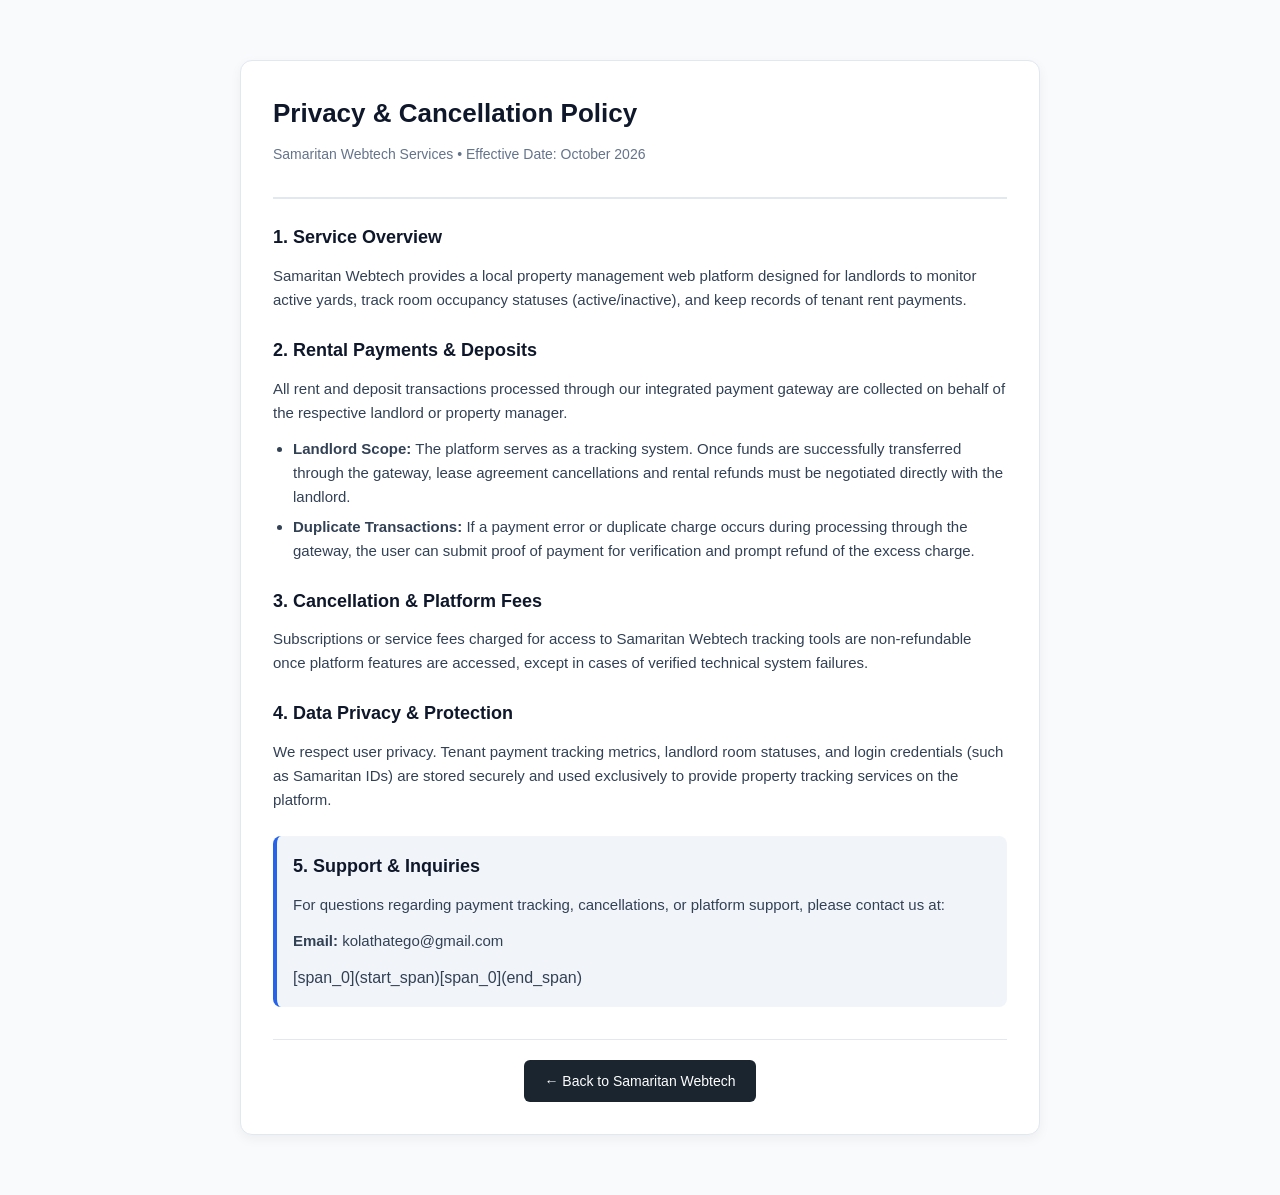
==== ​index.html @ 6be03403 "Create ​index.html" ====
<!DOCTYPE html>
<html lang="en">
<head>
    <meta charset="UTF-8">
    <meta name="viewport" content="width=device-width, initial-scale=1.0">
    <title>Privacy & Cancellation Policy - Samaritan Webtech</title>
    <style>
        :root {
            --primary-color: #1a252f;
            --accent-color: #2563eb;
            --bg-color: #f8fafc;
            --card-bg: #ffffff;
            --text-color: #334155;
            --heading-color: #0f172a;
            --border-color: #e2e8f0;
        }

        * {
            box-sizing: border-box;
            margin: 0;
            padding: 0;
        }

        body {
            font-family: -apple-system, BlinkMacSystemFont, "Segoe UI", Roboto, Helvetica, Arial, sans-serif;
            background-color: var(--bg-color);
            color: var(--text-color);
            line-height: 1.6;
            padding: 20px;
        }

        .container {
            max-width: 800px;
            margin: 40px auto;
            background: var(--card-bg);
            padding: 32px;
            border-radius: 12px;
            box-shadow: 0 4px 12px rgba(0, 0, 0, 0.05);
            border: 1px solid var(--border-color);
        }

        .header {
            border-bottom: 2px solid var(--border-color);
            padding-bottom: 20px;
            margin-bottom: 24px;
        }

        .header h1 {
            color: var(--heading-color);
            font-size: 26px;
            margin-bottom: 8px;
        }

        .header p {
            font-size: 14px;
            color: #64748b;
        }

        section {
            margin-bottom: 24px;
        }

        h2 {
            color: var(--heading-color);
            font-size: 18px;
            margin-bottom: 12px;
        }

        p {
            margin-bottom: 12px;
            font-size: 15px;
        }

        ul {
            margin-left: 20px;
            margin-bottom: 12px;
        }

        li {
            margin-bottom: 6px;
            font-size: 15px;
        }

        .contact-box {
            background-color: #f1f5f9;
            padding: 16px;
            border-radius: 8px;
            border-left: 4px solid var(--accent-color);
            margin-top: 24px;
        }

        .footer-nav {
            margin-top: 32px;
            text-align: center;
            border-top: 1px solid var(--border-color);
            padding-top: 20px;
        }

        .btn-back {
            display: inline-block;
            padding: 10px 20px;
            background-color: var(--primary-color);
            color: #ffffff;
            text-decoration: none;
            border-radius: 6px;
            font-size: 14px;
            font-weight: 500;
        }

        .btn-back:hover {
            opacity: 0.9;
        }
    </style>
</head>
<body>

    <div class="container">
        <div class="header">
            <h1>Privacy & Cancellation Policy</h1>
            <p>Samaritan Webtech Services • Effective Date: October 2026</p>
        </div>

        <section>
            <h2>1. Service Overview</h2>
            <p>Samaritan Webtech provides a local property management web platform designed for landlords to monitor active yards, track room occupancy statuses (active/inactive), and keep records of tenant rent payments.</p>
        </section>

        <section>
            <h2>2. Rental Payments & Deposits</h2>
            <p>All rent and deposit transactions processed through our integrated payment gateway are collected on behalf of the respective landlord or property manager.</p>
            <ul>
                <li><strong>Landlord Scope:</strong> The platform serves as a tracking system. Once funds are successfully transferred through the gateway, lease agreement cancellations and rental refunds must be negotiated directly with the landlord.</li>
                <li><strong>Duplicate Transactions:</strong> If a payment error or duplicate charge occurs during processing through the gateway, the user can submit proof of payment for verification and prompt refund of the excess charge.</li>
            </ul>
        </section>

        <section>
            <h2>3. Cancellation & Platform Fees</h2>
            <p>Subscriptions or service fees charged for access to Samaritan Webtech tracking tools are non-refundable once platform features are accessed, except in cases of verified technical system failures.</p>
        </section>

        <section>
            <h2>4. Data Privacy & Protection</h2>
            <p>We respect user privacy. Tenant payment tracking metrics, landlord room statuses, and login credentials (such as Samaritan IDs) are stored securely and used exclusively to provide property tracking services on the platform.</p>
        </section>

        <div class="contact-box">
            <h2>5. Support & Inquiries</h2>
            <p>For questions regarding payment tracking, cancellations, or platform support, please contact us at:</p>
            <p><strong>Email:</strong> kolathatego@gmail.com</p>[span_0](start_span)[span_0](end_span)
        </div>

        <div class="footer-nav">
            <a href="index.html" class="btn-back">← Back to Samaritan Webtech</a>
        </div>
    </div>

</body>
</html>
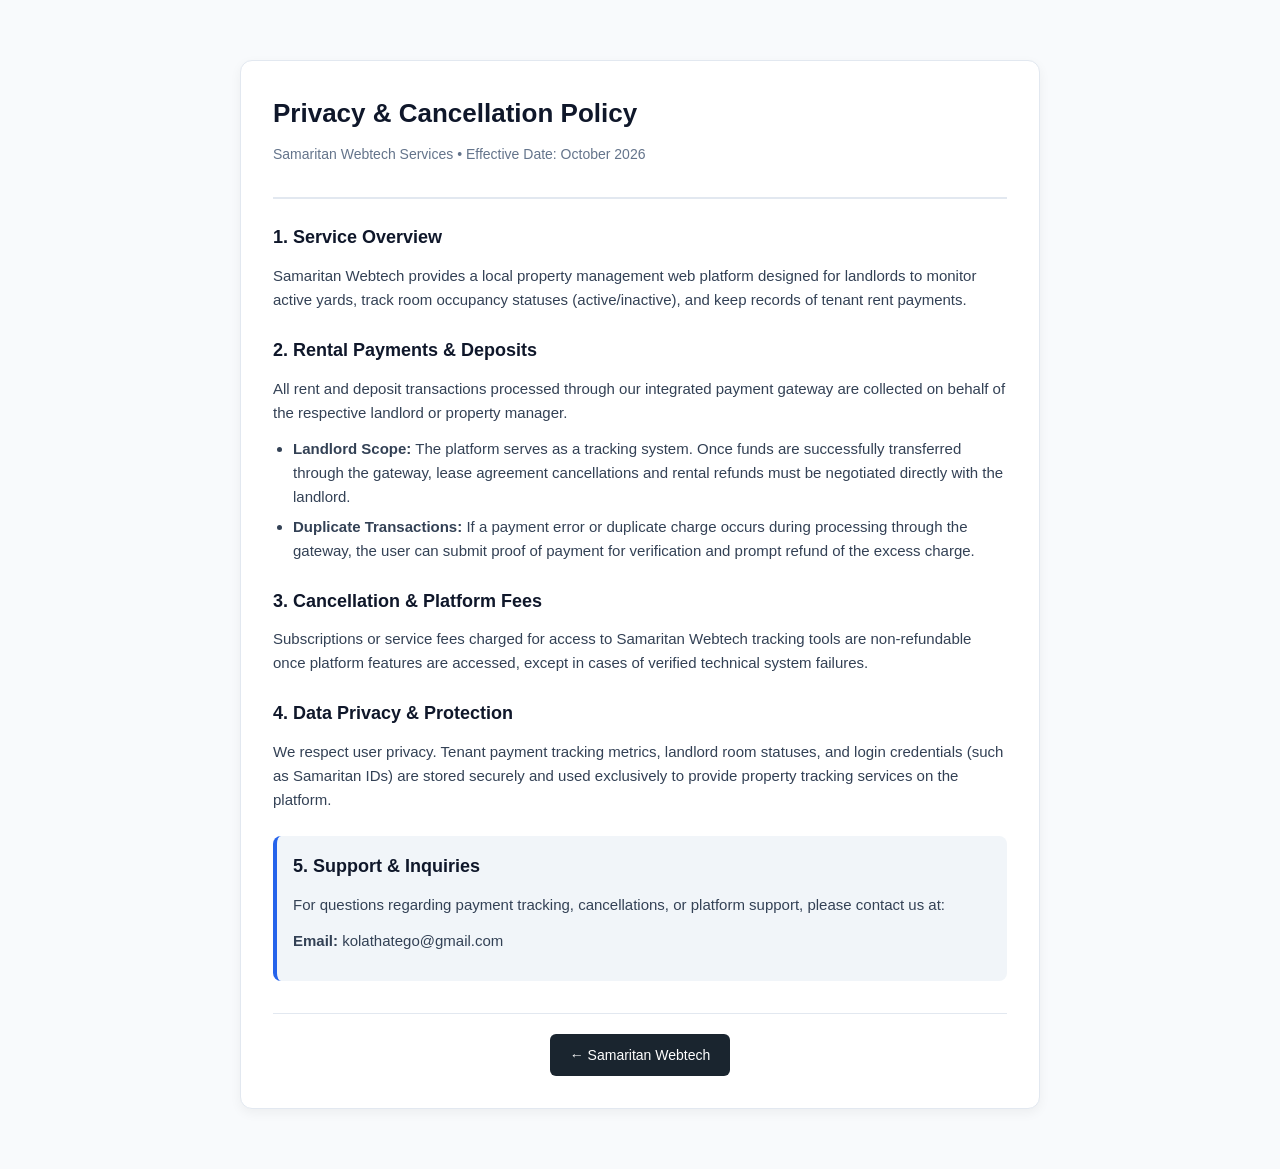
==== commit 4360a7cc: "Update ​index.html" ====
--- a/​index.html
+++ b/​index.html
@@ -147,11 +147,11 @@
         <div class="contact-box">
             <h2>5. Support & Inquiries</h2>
             <p>For questions regarding payment tracking, cancellations, or platform support, please contact us at:</p>
-            <p><strong>Email:</strong> kolathatego@gmail.com</p>[span_0](start_span)[span_0](end_span)
+            <p><strong>Email:</strong> kolathatego@gmail.com</p>
         </div>
 
         <div class="footer-nav">
-            <a href="index.html" class="btn-back">← Back to Samaritan Webtech</a>
+            <a href="https://github.com/kolathatego-crypto" class="btn-back">← Samaritan Webtech</a>
         </div>
     </div>
 
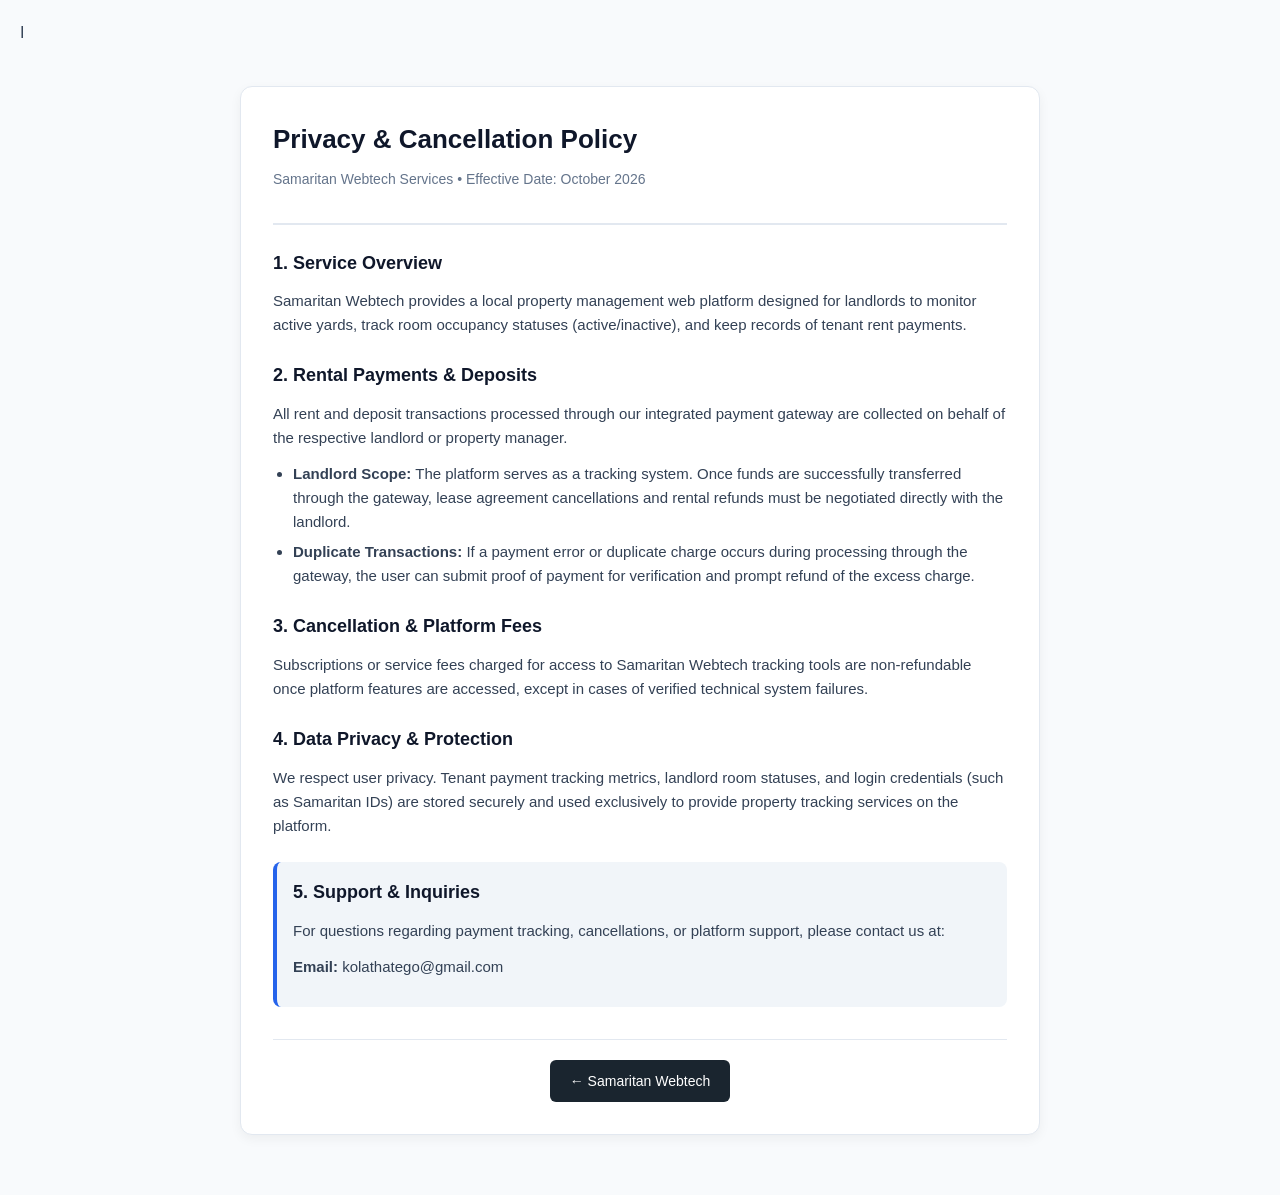
==== commit 1100e51d: "Update ​index.html" ====
--- a/​index.html
+++ b/​index.html
@@ -1,4 +1,4 @@
-<!DOCTYPE html>
+I<!DOCTYPE html>
 <html lang="en">
 <head>
     <meta charset="UTF-8">
@@ -156,4 +156,4 @@
     </div>
 
 </body>
-</html>
+</html
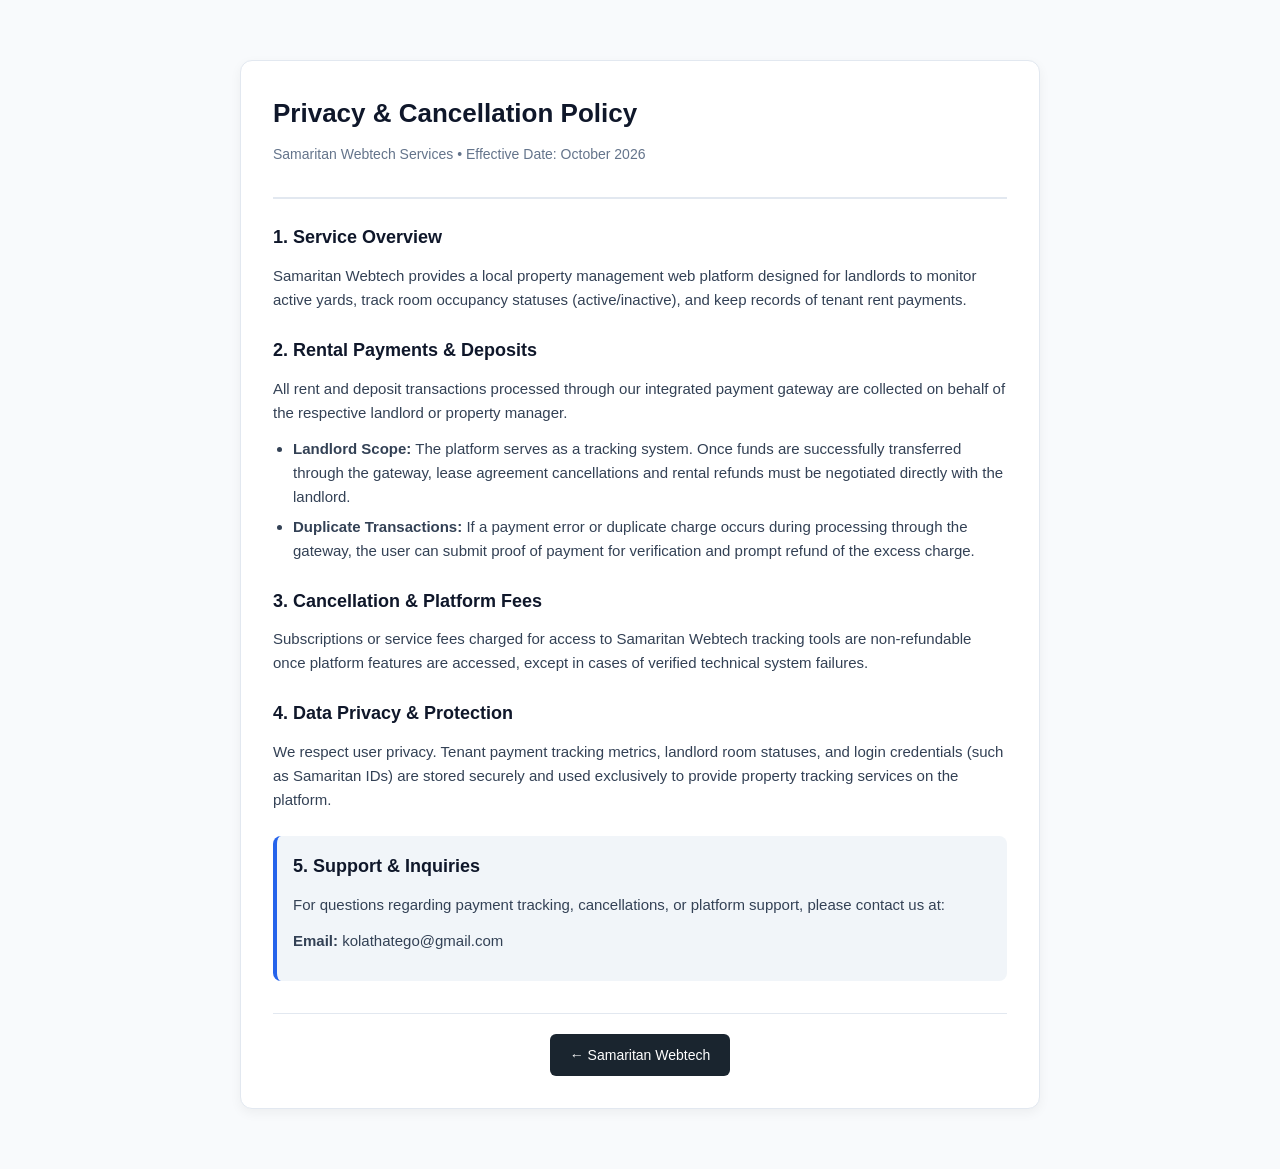
==== commit 447f8e55: "Update ​index.html" ====
--- a/​index.html
+++ b/​index.html
@@ -1,4 +1,4 @@
-I<!DOCTYPE html>
+<!DOCTYPE html>
 <html lang="en">
 <head>
     <meta charset="UTF-8">
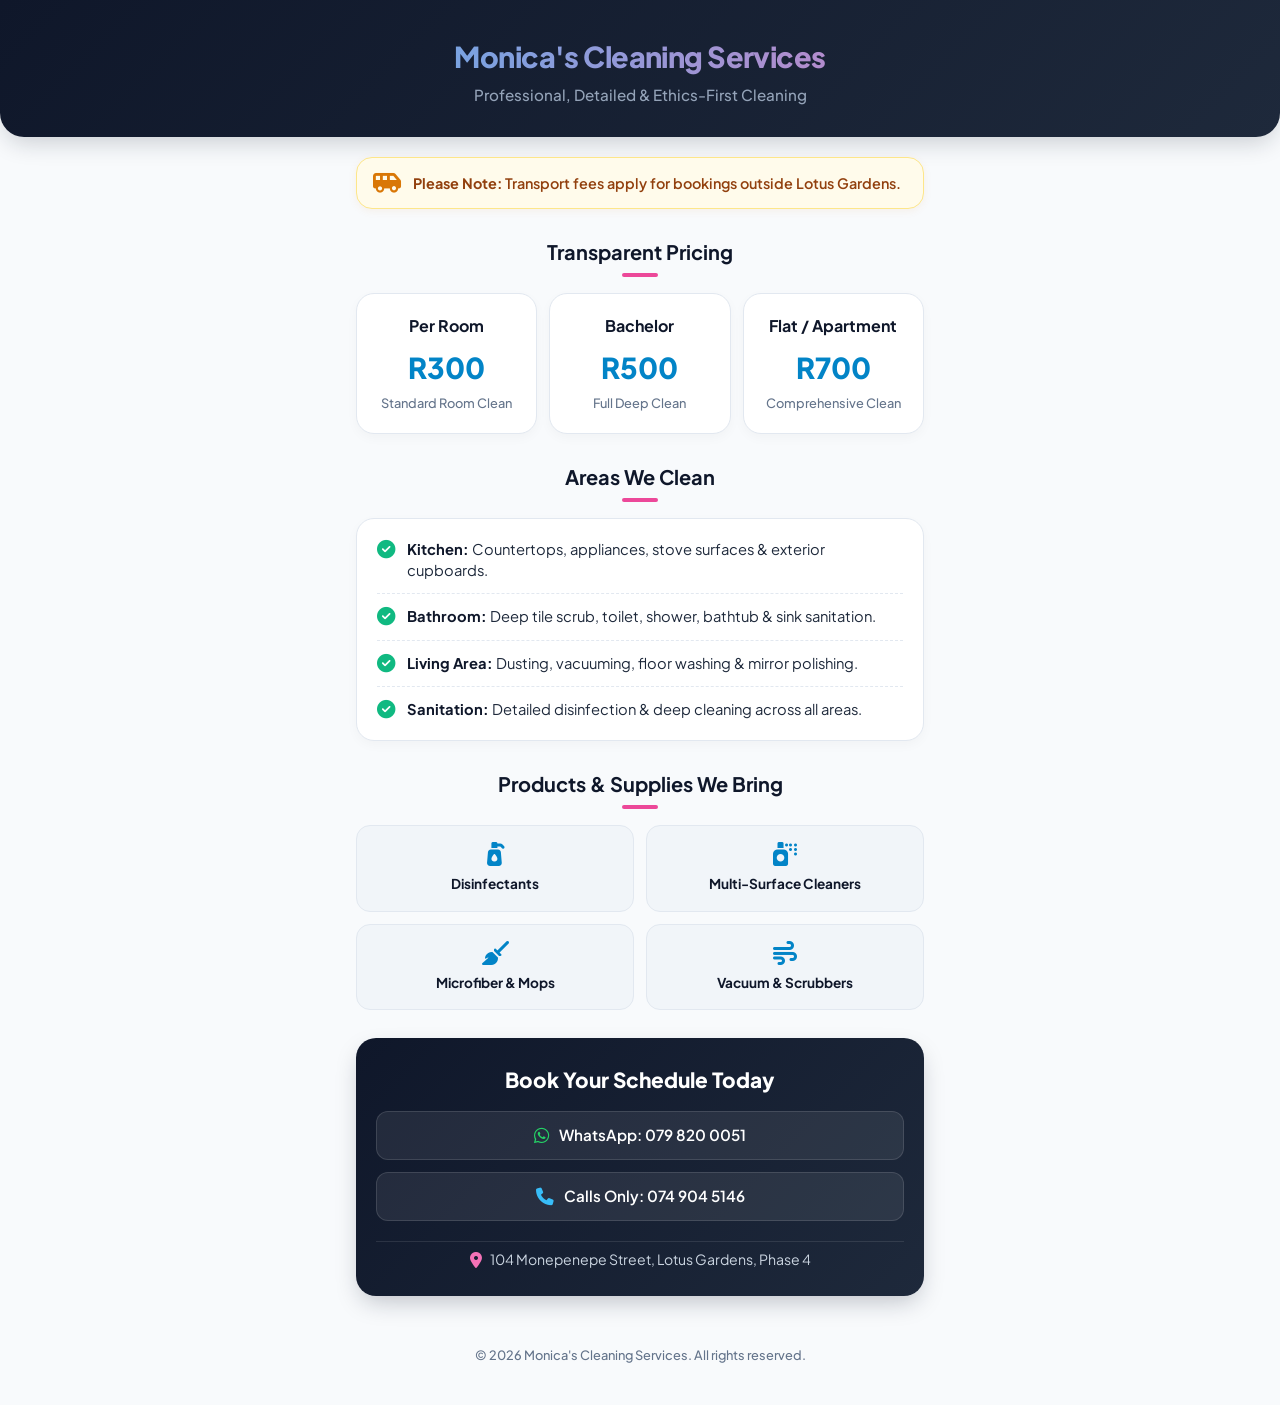
==== commit a8f30785: "Update ​index.html" ====
--- a/​index.html
+++ b/​index.html
@@ -3,157 +3,414 @@
 <head>
     <meta charset="UTF-8">
     <meta name="viewport" content="width=device-width, initial-scale=1.0">
-    <title>Privacy & Cancellation Policy - Samaritan Webtech</title>
+    <title>Monica's Cleaning Services | Professional Home Cleaning</title>
+    
+    <!-- Google Fonts -->
+    <link rel="preconnect" href="https://fonts.googleapis.com">
+    <link rel="preconnect" href="https://fonts.gstatic.com" crossorigin>
+    <link href="https://fonts.googleapis.com/css2?family=Plus+Jakarta+Sans:wght@400;500;600;700;800&display=swap" rel="stylesheet">
+    
+    <!-- FontAwesome Icons -->
+    <link rel="stylesheet" href="https://cdnjs.cloudflare.com/ajax/libs/font-awesome/6.5.1/css/all.min.css">
+    
     <style>
         :root {
-            --primary-color: #1a252f;
-            --accent-color: #2563eb;
-            --bg-color: #f8fafc;
+            --primary: #0f172a;
+            --brand-blue: #0284c7;
+            --brand-pink: #ec4899;
+            --bg-main: #f8fafc;
             --card-bg: #ffffff;
-            --text-color: #334155;
-            --heading-color: #0f172a;
-            --border-color: #e2e8f0;
+            --text-main: #1e293b;
+            --text-muted: #64748b;
+            --border-light: #e2e8f0;
         }
 
         * {
             box-sizing: border-box;
             margin: 0;
             padding: 0;
+            font-family: 'Plus Jakarta Sans', sans-serif;
+            -webkit-tap-highlight-color: transparent;
         }
 
         body {
-            font-family: -apple-system, BlinkMacSystemFont, "Segoe UI", Roboto, Helvetica, Arial, sans-serif;
-            background-color: var(--bg-color);
-            color: var(--text-color);
-            line-height: 1.6;
+            background-color: var(--bg-main);
+            color: var(--text-main);
+            line-height: 1.5;
+            padding-bottom: 40px;
+        }
+
+        /* Header Bar */
+        header {
+            background: linear-gradient(135deg, #0f172a 0%, #1e293b 100%);
+            color: white;
+            padding: 35px 20px 30px;
+            text-align: center;
+            border-bottom-left-radius: 24px;
+            border-bottom-right-radius: 24px;
+            box-shadow: 0 10px 25px -5px rgba(15, 23, 42, 0.2);
+        }
+
+        header h1 {
+            font-size: 1.8rem;
+            font-weight: 800;
+            letter-spacing: -0.02em;
+            margin-bottom: 6px;
+            background: linear-gradient(to right, #38bdf8, #f472b6);
+            -webkit-background-clip: text;
+            -webkit-text-fill-color: transparent;
+        }
+
+        header p {
+            font-size: 0.95rem;
+            color: #94a3b8;
+            font-weight: 500;
+        }
+
+        .container {
+            max-width: 600px;
+            margin: 0 auto;
+            padding: 20px 16px;
+        }
+
+        /* Notice Banner */
+        .transport-notice {
+            background-color: #fffbeb;
+            border: 1.5px solid #fde68a;
+            border-radius: 16px;
+            padding: 14px 16px;
+            margin-bottom: 24px;
+            display: flex;
+            align-items: center;
+            gap: 12px;
+            box-shadow: 0 2px 8px rgba(217, 119, 6, 0.08);
+        }
+
+        .transport-notice i {
+            color: #d97706;
+            font-size: 1.4rem;
+            flex-shrink: 0;
+        }
+
+        .transport-notice p {
+            color: #92400e;
+            font-size: 0.9rem;
+            font-weight: 600;
+            line-height: 1.4;
+        }
+
+        /* Section Headlines */
+        .section-title {
+            font-size: 1.25rem;
+            font-weight: 700;
+            color: var(--primary);
+            text-align: center;
+            margin: 28px 0 16px;
+            position: relative;
+        }
+
+        .section-title::after {
+            content: '';
+            display: block;
+            width: 36px;
+            height: 4px;
+            background: var(--brand-pink);
+            margin: 6px auto 0;
+            border-radius: 2px;
+        }
+
+        /* Pricing Cards Grid */
+        .pricing-grid {
+            display: grid;
+            grid-template-columns: repeat(auto-fit, minmax(160px, 1fr));
+            gap: 12px;
+            margin-bottom: 24px;
+        }
+
+        .price-card {
+            background: var(--card-bg);
+            border-radius: 18px;
+            padding: 20px 14px;
+            text-align: center;
+            border: 1px solid var(--border-light);
+            box-shadow: 0 4px 12px rgba(0, 0, 0, 0.03);
+            transition: transform 0.2s ease;
+        }
+
+        .price-card h3 {
+            font-size: 1rem;
+            font-weight: 700;
+            color: var(--primary);
+            margin-bottom: 8px;
+        }
+
+        .price-card .price {
+            font-size: 1.8rem;
+            font-weight: 800;
+            color: var(--brand-blue);
+            margin-bottom: 4px;
+        }
+
+        .price-card .desc {
+            font-size: 0.8rem;
+            color: var(--text-muted);
+            font-weight: 500;
+        }
+
+        /* Room Features List */
+        .features-card {
+            background: var(--card-bg);
+            border-radius: 18px;
             padding: 20px;
-        }
-
-        .container {
-            max-width: 800px;
-            margin: 40px auto;
-            background: var(--card-bg);
-            padding: 32px;
+            border: 1px solid var(--border-light);
+            box-shadow: 0 4px 12px rgba(0, 0, 0, 0.03);
+            margin-bottom: 24px;
+        }
+
+        .feature-item {
+            display: flex;
+            align-items: flex-start;
+            gap: 12px;
+            padding: 12px 0;
+            border-bottom: 1px dashed var(--border-light);
+        }
+
+        .feature-item:last-child {
+            border-bottom: none;
+            padding-bottom: 0;
+        }
+
+        .feature-item:first-child {
+            padding-top: 0;
+        }
+
+        .feature-item i {
+            color: #10b981;
+            font-size: 1.15rem;
+            margin-top: 2px;
+            flex-shrink: 0;
+        }
+
+        .feature-item div {
+            font-size: 0.92rem;
+            color: var(--text-main);
+            line-height: 1.45;
+        }
+
+        .feature-item strong {
+            color: var(--primary);
+            font-weight: 700;
+        }
+
+        /* Products Grid */
+        .supplies-grid {
+            display: grid;
+            grid-template-columns: repeat(2, 1fr);
+            gap: 12px;
+            margin-bottom: 28px;
+        }
+
+        .supply-item {
+            background: #f1f5f9;
+            padding: 16px 12px;
+            border-radius: 14px;
+            text-align: center;
+            border: 1px solid #e2e8f0;
+        }
+
+        .supply-item i {
+            font-size: 1.5rem;
+            color: var(--brand-blue);
+            margin-bottom: 8px;
+            display: block;
+        }
+
+        .supply-item span {
+            font-size: 0.85rem;
+            font-weight: 700;
+            color: var(--primary);
+            display: block;
+        }
+
+        /* Booking / Contact Card */
+        .contact-card {
+            background: linear-gradient(135deg, #0f172a 0%, #1e293b 100%);
+            color: white;
+            border-radius: 20px;
+            padding: 26px 20px;
+            text-align: center;
+            box-shadow: 0 10px 25px -5px rgba(15, 23, 42, 0.25);
+        }
+
+        .contact-card h2 {
+            font-size: 1.3rem;
+            font-weight: 800;
+            margin-bottom: 16px;
+            color: #ffffff;
+        }
+
+        .contact-methods {
+            display: flex;
+            flex-direction: column;
+            gap: 12px;
+            margin-bottom: 20px;
+        }
+
+        .contact-box {
+            background: rgba(255, 255, 255, 0.08);
+            border: 1px solid rgba(255, 255, 255, 0.12);
+            padding: 12px 16px;
             border-radius: 12px;
-            box-shadow: 0 4px 12px rgba(0, 0, 0, 0.05);
-            border: 1px solid var(--border-color);
-        }
-
-        .header {
-            border-bottom: 2px solid var(--border-color);
-            padding-bottom: 20px;
-            margin-bottom: 24px;
-        }
-
-        .header h1 {
-            color: var(--heading-color);
-            font-size: 26px;
-            margin-bottom: 8px;
-        }
-
-        .header p {
-            font-size: 14px;
-            color: #64748b;
-        }
-
-        section {
-            margin-bottom: 24px;
-        }
-
-        h2 {
-            color: var(--heading-color);
-            font-size: 18px;
-            margin-bottom: 12px;
-        }
-
-        p {
-            margin-bottom: 12px;
-            font-size: 15px;
-        }
-
-        ul {
-            margin-left: 20px;
-            margin-bottom: 12px;
-        }
-
-        li {
-            margin-bottom: 6px;
-            font-size: 15px;
-        }
-
-        .contact-box {
-            background-color: #f1f5f9;
-            padding: 16px;
-            border-radius: 8px;
-            border-left: 4px solid var(--accent-color);
-            margin-top: 24px;
-        }
-
-        .footer-nav {
-            margin-top: 32px;
-            text-align: center;
-            border-top: 1px solid var(--border-color);
-            padding-top: 20px;
-        }
-
-        .btn-back {
-            display: inline-block;
-            padding: 10px 20px;
-            background-color: var(--primary-color);
-            color: #ffffff;
-            text-decoration: none;
-            border-radius: 6px;
-            font-size: 14px;
+            display: flex;
+            align-items: center;
+            justify-content: center;
+            gap: 10px;
+            font-size: 0.95rem;
+            font-weight: 600;
+        }
+
+        .contact-box i {
+            font-size: 1.1rem;
+        }
+
+        .contact-box.whatsapp i {
+            color: #25d366;
+        }
+
+        .contact-box.calls i {
+            color: #38bdf8;
+        }
+
+        .location-info {
+            font-size: 0.88rem;
+            color: #cbd5e1;
+            display: flex;
+            align-items: center;
+            justify-content: center;
+            gap: 8px;
+            line-height: 1.4;
+            padding-top: 8px;
+            border-top: 1px solid rgba(255, 255, 255, 0.1);
+        }
+
+        .location-info i {
+            color: #f472b6;
+            font-size: 1rem;
+            flex-shrink: 0;
+        }
+
+        footer {
+            text-align: center;
+            margin-top: 30px;
+            font-size: 0.8rem;
+            color: var(--text-muted);
             font-weight: 500;
-        }
-
-        .btn-back:hover {
-            opacity: 0.9;
         }
     </style>
 </head>
 <body>
 
+    <header>
+        <h1>Monica's Cleaning Services</h1>
+        <p>Professional, Detailed & Ethics-First Cleaning</p>
+    </header>
+
     <div class="container">
-        <div class="header">
-            <h1>Privacy & Cancellation Policy</h1>
-            <p>Samaritan Webtech Services • Effective Date: October 2026</p>
+
+        <!-- Transport Notice -->
+        <div class="transport-notice">
+            <i class="fa-solid fa-van-shuttle"></i>
+            <p><strong>Please Note:</strong> Transport fees apply for bookings outside Lotus Gardens.</p>
         </div>
 
-        <section>
-            <h2>1. Service Overview</h2>
-            <p>Samaritan Webtech provides a local property management web platform designed for landlords to monitor active yards, track room occupancy statuses (active/inactive), and keep records of tenant rent payments.</p>
-        </section>
-
-        <section>
-            <h2>2. Rental Payments & Deposits</h2>
-            <p>All rent and deposit transactions processed through our integrated payment gateway are collected on behalf of the respective landlord or property manager.</p>
-            <ul>
-                <li><strong>Landlord Scope:</strong> The platform serves as a tracking system. Once funds are successfully transferred through the gateway, lease agreement cancellations and rental refunds must be negotiated directly with the landlord.</li>
-                <li><strong>Duplicate Transactions:</strong> If a payment error or duplicate charge occurs during processing through the gateway, the user can submit proof of payment for verification and prompt refund of the excess charge.</li>
-            </ul>
-        </section>
-
-        <section>
-            <h2>3. Cancellation & Platform Fees</h2>
-            <p>Subscriptions or service fees charged for access to Samaritan Webtech tracking tools are non-refundable once platform features are accessed, except in cases of verified technical system failures.</p>
-        </section>
-
-        <section>
-            <h2>4. Data Privacy & Protection</h2>
-            <p>We respect user privacy. Tenant payment tracking metrics, landlord room statuses, and login credentials (such as Samaritan IDs) are stored securely and used exclusively to provide property tracking services on the platform.</p>
-        </section>
-
-        <div class="contact-box">
-            <h2>5. Support & Inquiries</h2>
-            <p>For questions regarding payment tracking, cancellations, or platform support, please contact us at:</p>
-            <p><strong>Email:</strong> kolathatego@gmail.com</p>
+        <!-- Pricing Section -->
+        <h2 class="section-title">Transparent Pricing</h2>
+        <div class="pricing-grid">
+            <div class="price-card">
+                <h3>Per Room</h3>
+                <div class="price">R300</div>
+                <div class="desc">Standard Room Clean</div>
+            </div>
+            <div class="price-card">
+                <h3>Bachelor</h3>
+                <div class="price">R500</div>
+                <div class="desc">Full Deep Clean</div>
+            </div>
+            <div class="price-card">
+                <h3>Flat / Apartment</h3>
+                <div class="price">R700</div>
+                <div class="desc">Comprehensive Clean</div>
+            </div>
         </div>
 
-        <div class="footer-nav">
-            <a href="https://github.com/kolathatego-crypto" class="btn-back">← Samaritan Webtech</a>
+        <!-- What We Clean -->
+        <h2 class="section-title">Areas We Clean</h2>
+        <div class="features-card">
+            <div class="feature-item">
+                <i class="fa-solid fa-circle-check"></i>
+                <div><strong>Kitchen:</strong> Countertops, appliances, stove surfaces & exterior cupboards.</div>
+            </div>
+            <div class="feature-item">
+                <i class="fa-solid fa-circle-check"></i>
+                <div><strong>Bathroom:</strong> Deep tile scrub, toilet, shower, bathtub & sink sanitation.</div>
+            </div>
+            <div class="feature-item">
+                <i class="fa-solid fa-circle-check"></i>
+                <div><strong>Living Area:</strong> Dusting, vacuuming, floor washing & mirror polishing.</div>
+            </div>
+            <div class="feature-item">
+                <i class="fa-solid fa-circle-check"></i>
+                <div><strong>Sanitation:</strong> Detailed disinfection & deep cleaning across all areas.</div>
+            </div>
         </div>
+
+        <!-- Equipment Section -->
+        <h2 class="section-title">Products & Supplies We Bring</h2>
+        <div class="supplies-grid">
+            <div class="supply-item">
+                <i class="fa-solid fa-pump-soap"></i>
+                <span>Disinfectants</span>
+            </div>
+            <div class="supply-item">
+                <i class="fa-solid fa-spray-can"></i>
+                <span>Multi-Surface Cleaners</span>
+            </div>
+            <div class="supply-item">
+                <i class="fa-solid fa-broom"></i>
+                <span>Microfiber & Mops</span>
+            </div>
+            <div class="supply-item">
+                <i class="fa-solid fa-wind"></i>
+                <span>Vacuum & Scrubbers</span>
+            </div>
+        </div>
+
+        <!-- Contact Section -->
+        <div class="contact-card">
+            <h2>Book Your Schedule Today</h2>
+            
+            <div class="contact-methods">
+                <div class="contact-box whatsapp">
+                    <i class="fa-brands fa-whatsapp"></i>
+                    <span>WhatsApp: 079 820 0051</span>
+                </div>
+                <div class="contact-box calls">
+                    <i class="fa-solid fa-phone"></i>
+                    <span>Calls Only: 074 904 5146</span>
+                </div>
+            </div>
+
+            <div class="location-info">
+                <i class="fa-solid fa-location-dot"></i>
+                <span>104 Monepenepe Street, Lotus Gardens, Phase 4</span>
+            </div>
+        </div>
+
     </div>
 
+    <footer>
+        &copy; 2026 Monica's Cleaning Services. All rights reserved.
+    </footer>
+
 </body>
-</html
+</html>
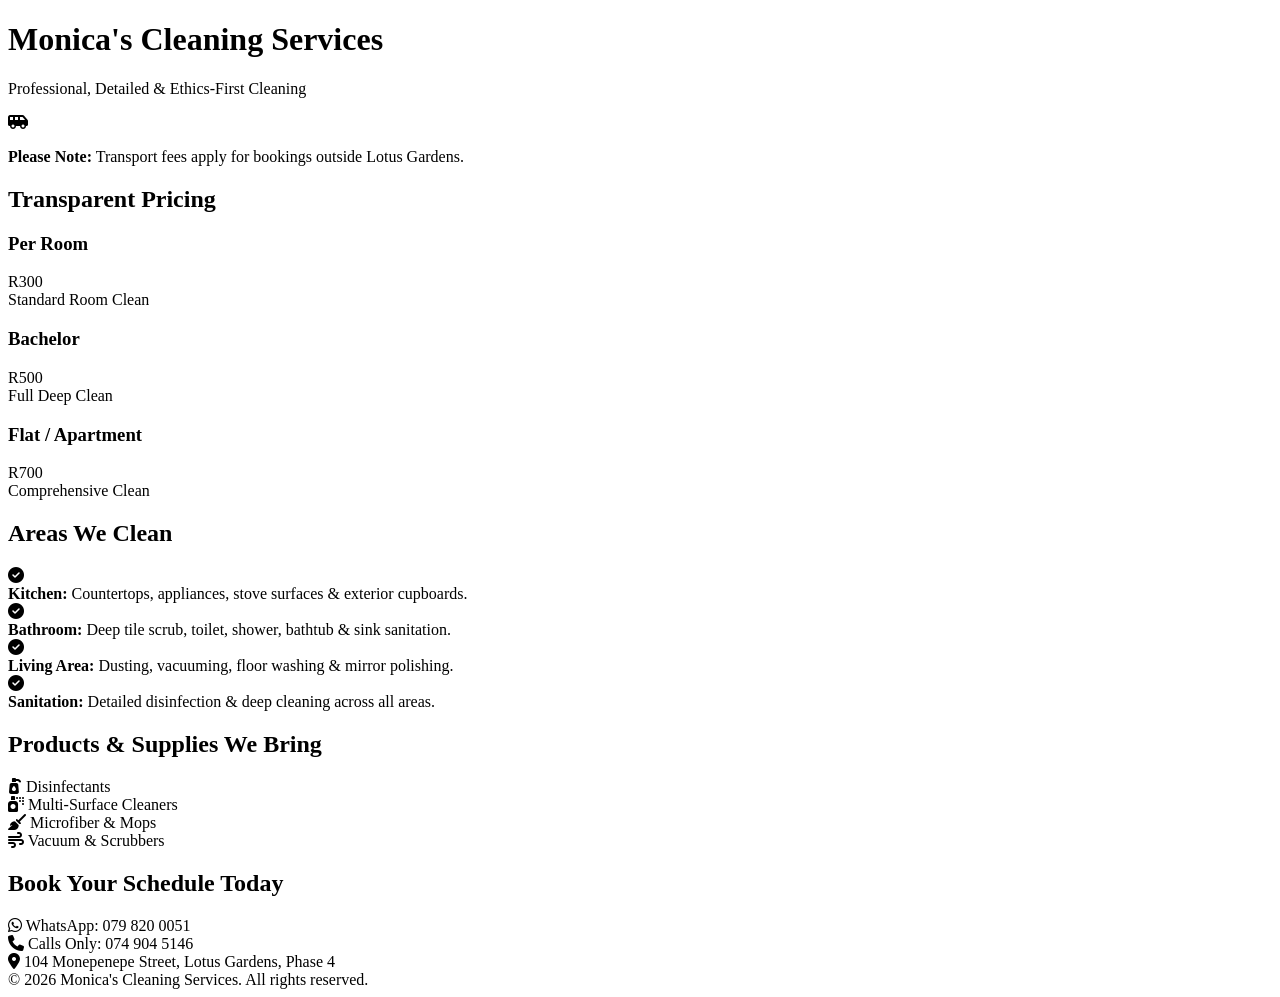
==== commit 812ded0e: "Update ​index.html" ====
--- a/​index.html
+++ b/​index.html
@@ -13,300 +13,8 @@
     <!-- FontAwesome Icons -->
     <link rel="stylesheet" href="https://cdnjs.cloudflare.com/ajax/libs/font-awesome/6.5.1/css/all.min.css">
     
-    <style>
-        :root {
-            --primary: #0f172a;
-            --brand-blue: #0284c7;
-            --brand-pink: #ec4899;
-            --bg-main: #f8fafc;
-            --card-bg: #ffffff;
-            --text-main: #1e293b;
-            --text-muted: #64748b;
-            --border-light: #e2e8f0;
-        }
-
-        * {
-            box-sizing: border-box;
-            margin: 0;
-            padding: 0;
-            font-family: 'Plus Jakarta Sans', sans-serif;
-            -webkit-tap-highlight-color: transparent;
-        }
-
-        body {
-            background-color: var(--bg-main);
-            color: var(--text-main);
-            line-height: 1.5;
-            padding-bottom: 40px;
-        }
-
-        /* Header Bar */
-        header {
-            background: linear-gradient(135deg, #0f172a 0%, #1e293b 100%);
-            color: white;
-            padding: 35px 20px 30px;
-            text-align: center;
-            border-bottom-left-radius: 24px;
-            border-bottom-right-radius: 24px;
-            box-shadow: 0 10px 25px -5px rgba(15, 23, 42, 0.2);
-        }
-
-        header h1 {
-            font-size: 1.8rem;
-            font-weight: 800;
-            letter-spacing: -0.02em;
-            margin-bottom: 6px;
-            background: linear-gradient(to right, #38bdf8, #f472b6);
-            -webkit-background-clip: text;
-            -webkit-text-fill-color: transparent;
-        }
-
-        header p {
-            font-size: 0.95rem;
-            color: #94a3b8;
-            font-weight: 500;
-        }
-
-        .container {
-            max-width: 600px;
-            margin: 0 auto;
-            padding: 20px 16px;
-        }
-
-        /* Notice Banner */
-        .transport-notice {
-            background-color: #fffbeb;
-            border: 1.5px solid #fde68a;
-            border-radius: 16px;
-            padding: 14px 16px;
-            margin-bottom: 24px;
-            display: flex;
-            align-items: center;
-            gap: 12px;
-            box-shadow: 0 2px 8px rgba(217, 119, 6, 0.08);
-        }
-
-        .transport-notice i {
-            color: #d97706;
-            font-size: 1.4rem;
-            flex-shrink: 0;
-        }
-
-        .transport-notice p {
-            color: #92400e;
-            font-size: 0.9rem;
-            font-weight: 600;
-            line-height: 1.4;
-        }
-
-        /* Section Headlines */
-        .section-title {
-            font-size: 1.25rem;
-            font-weight: 700;
-            color: var(--primary);
-            text-align: center;
-            margin: 28px 0 16px;
-            position: relative;
-        }
-
-        .section-title::after {
-            content: '';
-            display: block;
-            width: 36px;
-            height: 4px;
-            background: var(--brand-pink);
-            margin: 6px auto 0;
-            border-radius: 2px;
-        }
-
-        /* Pricing Cards Grid */
-        .pricing-grid {
-            display: grid;
-            grid-template-columns: repeat(auto-fit, minmax(160px, 1fr));
-            gap: 12px;
-            margin-bottom: 24px;
-        }
-
-        .price-card {
-            background: var(--card-bg);
-            border-radius: 18px;
-            padding: 20px 14px;
-            text-align: center;
-            border: 1px solid var(--border-light);
-            box-shadow: 0 4px 12px rgba(0, 0, 0, 0.03);
-            transition: transform 0.2s ease;
-        }
-
-        .price-card h3 {
-            font-size: 1rem;
-            font-weight: 700;
-            color: var(--primary);
-            margin-bottom: 8px;
-        }
-
-        .price-card .price {
-            font-size: 1.8rem;
-            font-weight: 800;
-            color: var(--brand-blue);
-            margin-bottom: 4px;
-        }
-
-        .price-card .desc {
-            font-size: 0.8rem;
-            color: var(--text-muted);
-            font-weight: 500;
-        }
-
-        /* Room Features List */
-        .features-card {
-            background: var(--card-bg);
-            border-radius: 18px;
-            padding: 20px;
-            border: 1px solid var(--border-light);
-            box-shadow: 0 4px 12px rgba(0, 0, 0, 0.03);
-            margin-bottom: 24px;
-        }
-
-        .feature-item {
-            display: flex;
-            align-items: flex-start;
-            gap: 12px;
-            padding: 12px 0;
-            border-bottom: 1px dashed var(--border-light);
-        }
-
-        .feature-item:last-child {
-            border-bottom: none;
-            padding-bottom: 0;
-        }
-
-        .feature-item:first-child {
-            padding-top: 0;
-        }
-
-        .feature-item i {
-            color: #10b981;
-            font-size: 1.15rem;
-            margin-top: 2px;
-            flex-shrink: 0;
-        }
-
-        .feature-item div {
-            font-size: 0.92rem;
-            color: var(--text-main);
-            line-height: 1.45;
-        }
-
-        .feature-item strong {
-            color: var(--primary);
-            font-weight: 700;
-        }
-
-        /* Products Grid */
-        .supplies-grid {
-            display: grid;
-            grid-template-columns: repeat(2, 1fr);
-            gap: 12px;
-            margin-bottom: 28px;
-        }
-
-        .supply-item {
-            background: #f1f5f9;
-            padding: 16px 12px;
-            border-radius: 14px;
-            text-align: center;
-            border: 1px solid #e2e8f0;
-        }
-
-        .supply-item i {
-            font-size: 1.5rem;
-            color: var(--brand-blue);
-            margin-bottom: 8px;
-            display: block;
-        }
-
-        .supply-item span {
-            font-size: 0.85rem;
-            font-weight: 700;
-            color: var(--primary);
-            display: block;
-        }
-
-        /* Booking / Contact Card */
-        .contact-card {
-            background: linear-gradient(135deg, #0f172a 0%, #1e293b 100%);
-            color: white;
-            border-radius: 20px;
-            padding: 26px 20px;
-            text-align: center;
-            box-shadow: 0 10px 25px -5px rgba(15, 23, 42, 0.25);
-        }
-
-        .contact-card h2 {
-            font-size: 1.3rem;
-            font-weight: 800;
-            margin-bottom: 16px;
-            color: #ffffff;
-        }
-
-        .contact-methods {
-            display: flex;
-            flex-direction: column;
-            gap: 12px;
-            margin-bottom: 20px;
-        }
-
-        .contact-box {
-            background: rgba(255, 255, 255, 0.08);
-            border: 1px solid rgba(255, 255, 255, 0.12);
-            padding: 12px 16px;
-            border-radius: 12px;
-            display: flex;
-            align-items: center;
-            justify-content: center;
-            gap: 10px;
-            font-size: 0.95rem;
-            font-weight: 600;
-        }
-
-        .contact-box i {
-            font-size: 1.1rem;
-        }
-
-        .contact-box.whatsapp i {
-            color: #25d366;
-        }
-
-        .contact-box.calls i {
-            color: #38bdf8;
-        }
-
-        .location-info {
-            font-size: 0.88rem;
-            color: #cbd5e1;
-            display: flex;
-            align-items: center;
-            justify-content: center;
-            gap: 8px;
-            line-height: 1.4;
-            padding-top: 8px;
-            border-top: 1px solid rgba(255, 255, 255, 0.1);
-        }
-
-        .location-info i {
-            color: #f472b6;
-            font-size: 1rem;
-            flex-shrink: 0;
-        }
-
-        footer {
-            text-align: center;
-            margin-top: 30px;
-            font-size: 0.8rem;
-            color: var(--text-muted);
-            font-weight: 500;
-        }
-    </style>
+    <!-- External Stylesheet -->
+    <link rel="stylesheet" href="styles.css">
 </head>
 <body>
 
